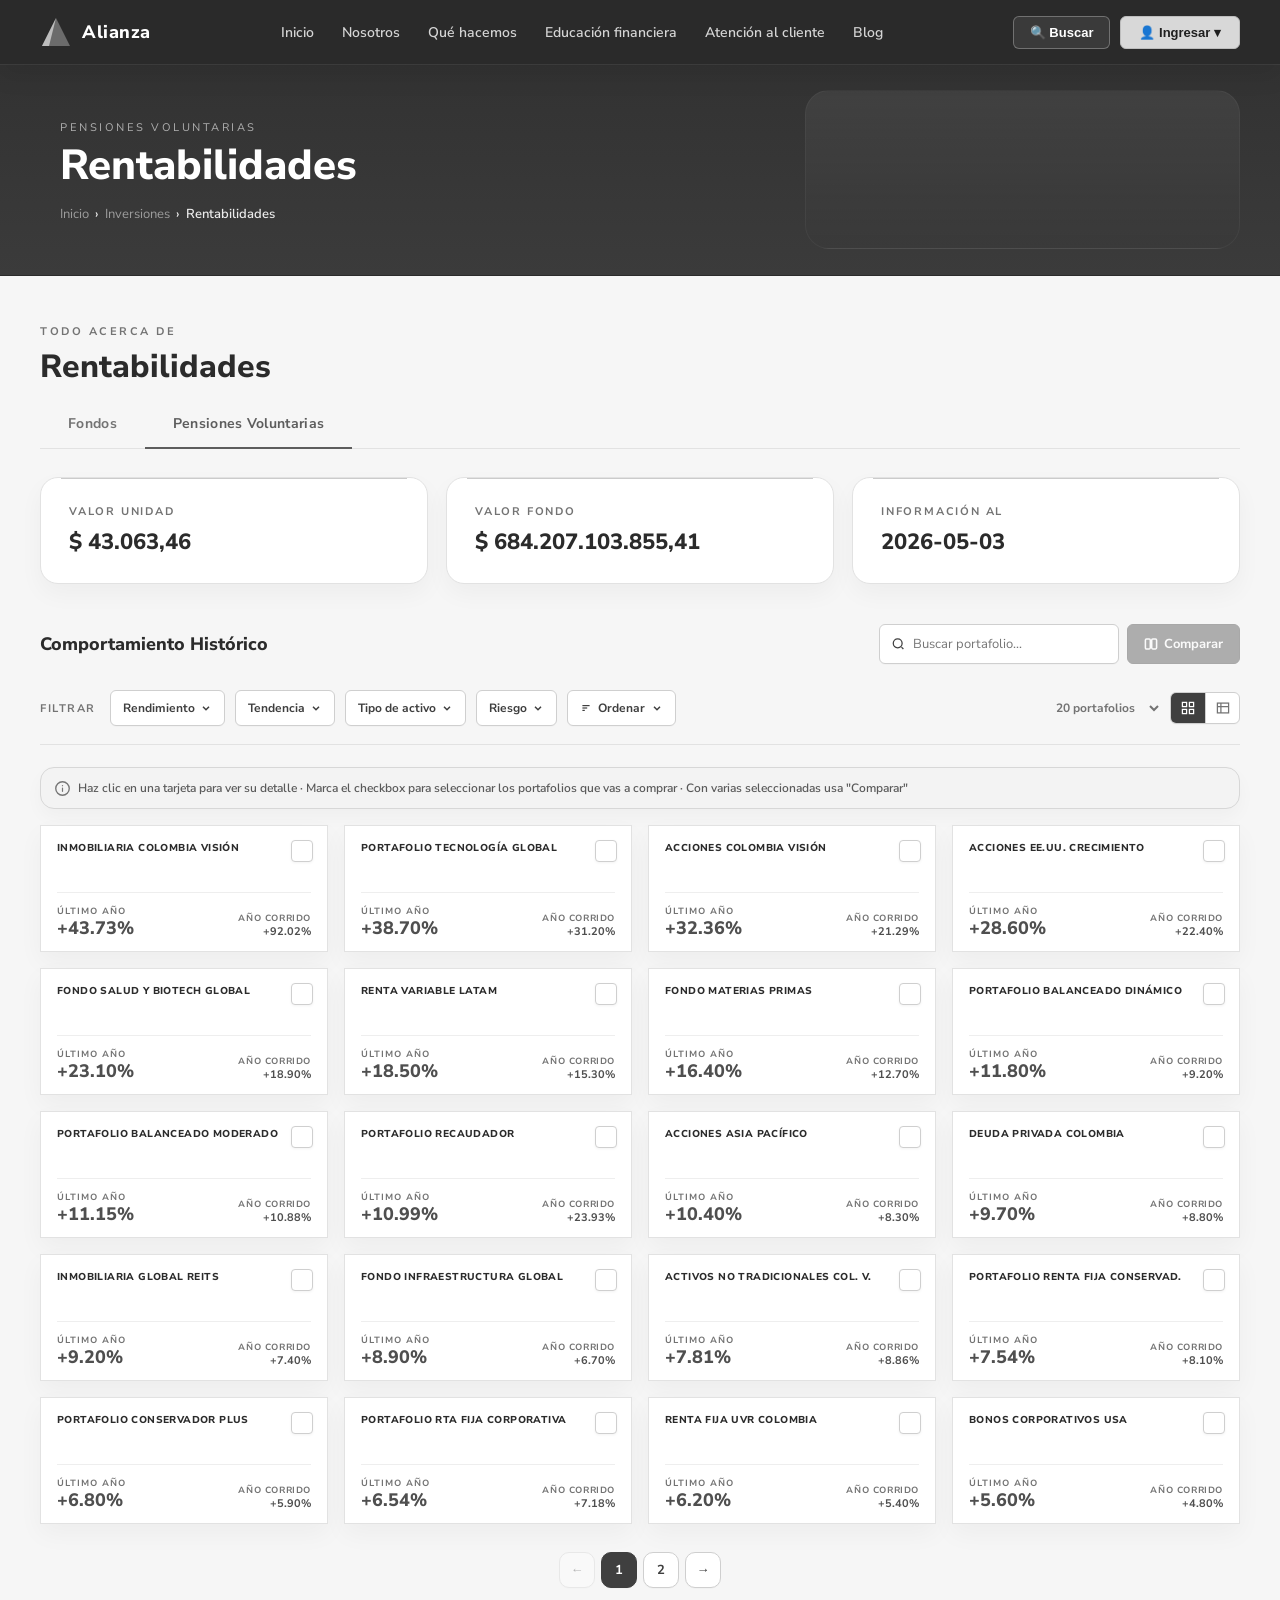
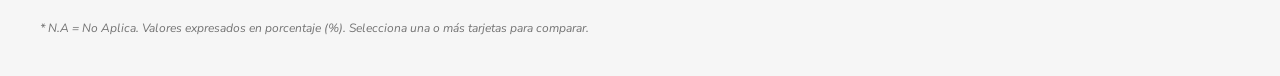
==== demo_rentabilidades_portafolio.html @ 24804a99 "initial COMMIT Co-authored-by: Copilot <copilot@github.com>" ====
<html lang="es"><head>
<meta charset="UTF-8">
<meta name="viewport" content="width=device-width, initial-scale=1.0">
<title>Rentabilidades – Pensiones Voluntarias · Alianza (Prototipo)</title>
<style>
@import url('https://fonts.googleapis.com/css2?family=Nunito+Sans:ital,wght@0,300;0,400;0,600;0,700;0,800;1,400&display=swap');
*,*::before,*::after{box-sizing:border-box;margin:0;padding:0}
:root{
  --navy:#2b2b2b;--blue:#5d5d5d;--teal:#8a8a8a;--accent:#d9d9d9;
  --green:#4f4f4f;--red:#1f1f1f;
  --gray50:#f8f8f8;--gray100:#eeeeee;--gray200:#e2e2e2;--gray300:#cfcfcf;--gray500:#737373;--gray700:#3f3f3f;
  --white:#ffffff;--radius:14px;
  --shadow:0 10px 24px rgba(0,0,0,.04);--shadowHover:0 16px 32px rgba(0,0,0,.08);
  --tr:.22s ease;
}
body{font-family:'Nunito Sans',sans-serif;background:#f6f6f6;color:var(--gray700);min-height:100vh}

/* NAVBAR */
.navbar{background:#2a2a2a;padding:0 40px;height:64px;display:flex;align-items:center;justify-content:space-between;position:sticky;top:0;z-index:100;box-shadow:0 1px 0 rgba(255,255,255,.06),0 12px 24px rgba(0,0,0,.08)}
.nb{display:flex;align-items:center;gap:10px}
.nb-txt{color:#fff;font-weight:800;font-size:18px;letter-spacing:.5px}
.nl{display:flex;gap:28px}
.nl a{color:rgba(255,255,255,.8);text-decoration:none;font-size:14px;font-weight:600;transition:color var(--tr)}
.nl a:hover{color:#fff}
.na{display:flex;gap:10px;align-items:center}
.btn-b{background:rgba(255,255,255,.08);border:1px solid rgba(255,255,255,.28);color:#fff;padding:8px 16px;border-radius:6px;font-size:13px;font-weight:600;cursor:pointer}
.btn-i{background:#d8d8d8;color:#1f1f1f;border:1px solid #bdbdbd;padding:8px 18px;border-radius:6px;font-size:13px;font-weight:800;cursor:pointer}

/* HERO */
.hero{background:linear-gradient(180deg,#323232 0%,#3b3b3b 100%);padding:56px 60px 52px;position:relative;overflow:hidden;border-bottom:1px solid #2b2b2b}
.hero::after{content:'';position:absolute;right:40px;top:26px;bottom:26px;width:34%;background:linear-gradient(180deg,rgba(255,255,255,.12) 0%,rgba(255,255,255,0) 100%);border:1px solid rgba(255,255,255,.08);border-radius:24px;pointer-events:none;opacity:.55}
.hero-lbl{color:rgba(255,255,255,.6);font-size:11px;letter-spacing:2.5px;text-transform:uppercase;margin-bottom:8px}
.hero-title{color:#fff;font-size:42px;font-weight:800;line-height:1.1}
.bc{display:flex;gap:6px;align-items:center;margin-top:16px}
.bc a{color:rgba(255,255,255,.5);font-size:13px;text-decoration:none}
.bc-s{color:rgba(255,255,255,.3);font-size:13px}
.bc span{color:rgba(255,255,255,.9);font-size:13px;font-weight:600}

/* LAYOUT */
.wrap{max-width:1280px;margin:0 auto;padding:0 40px}
.sh{padding:48px 0 10px}
.sh-lbl{font-size:11px;letter-spacing:2.5px;text-transform:uppercase;color:var(--gray500);font-weight:700;margin-bottom:6px}
.sh-title{font-size:32px;font-weight:800;color:var(--navy)}

/* SUMMARY */
.sum{display:grid;grid-template-columns:repeat(3,1fr);gap:18px;margin:28px 0 40px}
.sum-card{background:var(--white);border-radius:18px;padding:26px 28px;box-shadow:var(--shadow);position:relative;overflow:hidden;border:1px solid var(--gray200)}
.sum-card::before{content:'';position:absolute;top:0;left:20px;right:20px;height:1px;background:#cbcbcb}
.sum-lbl{font-size:11px;letter-spacing:1.8px;text-transform:uppercase;color:var(--gray500);font-weight:700;margin-bottom:8px}
.sum-val{font-size:22px;font-weight:800;color:var(--navy)}

/* TABS */
.tabs-w{margin-bottom:28px;border-bottom:1px solid var(--gray200)}
.tabs{display:flex}
.tab-btn{padding:16px 28px 14px;font-size:14px;font-weight:700;color:var(--gray500);background:none;border:none;cursor:pointer;border-bottom:2px solid transparent;margin-bottom:-1px;transition:all var(--tr);letter-spacing:.3px;font-family:inherit}
.tab-btn:hover{color:var(--navy)}
.tab-btn.active{color:var(--blue);border-bottom-color:var(--blue)}
.fondos-ph{background:var(--white);border-radius:18px;padding:60px 40px;text-align:center;box-shadow:var(--shadow);color:var(--gray500);display:none;border:1px solid var(--gray200)}
.fondos-ph.vis{display:block}
.fondos-ph p{font-size:15px;font-weight:600;margin-top:14px}
.pv{display:none}
.pv.vis{display:block}

/* TOOLBAR */
.tb{display:flex;align-items:center;justify-content:space-between;margin-bottom:14px;flex-wrap:wrap;gap:12px}
.tb-l{display:flex;align-items:center;gap:10px}
.tb-title{font-size:18px;font-weight:800;color:var(--navy)}
.badge{background:var(--gray700);color:#fff;font-size:11px;font-weight:700;padding:4px 10px;border-radius:999px;display:none}
.badge.vis{display:inline-block}
.tb-r{display:flex;gap:8px;align-items:center}
.btn-cmp{background:#575757;color:#fff;border:1px solid #4a4a4a;padding:10px 16px;border-radius:6px;font-size:13px;font-weight:700;cursor:pointer;transition:all var(--tr);display:flex;align-items:center;gap:6px;opacity:.45;pointer-events:none;font-family:inherit}
.btn-cmp.on{opacity:1;pointer-events:all}
.btn-cmp.on:hover{background:#303030}
.btn-clr{background:#fff;color:var(--gray500);border:1px solid var(--gray300);padding:10px 14px;border-radius:6px;font-size:13px;font-weight:700;cursor:pointer;transition:all var(--tr);display:none;font-family:inherit}
.btn-clr.vis{display:block}
.btn-clr:hover{background:var(--gray50);color:var(--gray700)}
.sbox{display:flex;align-items:center;gap:8px;background:var(--white);border:1px solid var(--gray300);border-radius:6px;padding:10px 12px;width:240px;transition:border-color var(--tr),box-shadow var(--tr);box-shadow:0 1px 0 rgba(0,0,0,.02)}
.sbox:focus-within{border-color:var(--gray700)}
.sbox input{border:none;outline:none;font-family:inherit;font-size:13px;width:100%;color:var(--gray700)}

/* ── FILTER BAR ── */
.fbar{display:flex;align-items:center;gap:10px;flex-wrap:wrap;margin-bottom:22px;padding:12px 0 18px;border-bottom:1px solid var(--gray200)}
.fbar-lbl{font-size:11px;font-weight:700;color:var(--gray500);letter-spacing:1.5px;text-transform:uppercase;white-space:nowrap;margin-right:4px}

/* Chip base */
.chip{position:relative;display:inline-flex;align-items:center;gap:5px;padding:9px 12px;border-radius:6px;border:1px solid var(--gray300);background:var(--white);font-family:inherit;font-size:12px;font-weight:700;color:var(--gray700);cursor:pointer;user-select:none;transition:all .18s ease;white-space:nowrap;box-shadow:0 1px 0 rgba(0,0,0,.02)}
.chip:hover{border-color:var(--gray700);color:var(--gray700);background:#f3f3f3}
.chip.active{border-color:var(--gray700);background:var(--gray700);color:#fff}
.chip svg{flex-shrink:0;transition:transform .18s ease}
.chip.open svg{transform:rotate(180deg)}
.chip-dot{width:6px;height:6px;border-radius:50%;background:#9d9d9d;display:none;flex-shrink:0}
.chip.active .chip-dot{display:block;background:#fff}
.chip.has-filter{border-color:var(--gray700);color:var(--gray700);background:#efefef}
.chip.has-filter .chip-dot{display:block}

/* Sort chip is slightly different */
.chip-sort{gap:6px}

/* Chip dropdown */
.chip-wrap{position:relative}
.chip-dd{display:none;position:absolute;top:calc(100% + 6px);left:0;background:#fff;border:1px solid var(--gray200,#dde1ea);border-radius:14px;box-shadow:0 18px 36px rgba(0,0,0,.10);z-index:50;min-width:220px;padding:8px;overflow:hidden}
.chip-dd.open{display:block}
.dd-item{display:flex;align-items:center;gap:10px;padding:10px 12px;border-radius:10px;cursor:pointer;font-size:13px;font-weight:600;color:var(--gray700);transition:background .15s ease;white-space:nowrap}
.dd-item:hover{background:var(--gray50)}
.dd-item.sel{color:var(--gray700);background:#efefef}
.dd-item.sel::after{content:'✓';margin-left:auto;font-weight:800;color:var(--gray700)}
.dd-sep{height:1px;background:var(--gray100);margin:4px 0}
.chip-clr-all{display:none;align-items:center;gap:6px;padding:6px 10px;border-radius:7px;font-size:11px;font-weight:700;color:var(--gray500);cursor:pointer;letter-spacing:.5px;text-transform:uppercase;transition:color .15s}
.chip-clr-all:hover{color:var(--gray700)}
.chip-clr-all.vis{display:flex}

.view-tools{margin-left:auto;display:flex;align-items:center;gap:8px}
.view-toggle{display:flex;align-items:center;border:1px solid var(--gray300);background:#fff;border-radius:6px;overflow:hidden;box-shadow:0 1px 0 rgba(0,0,0,.02)}
.view-btn{width:34px;height:30px;border:none;background:transparent;color:var(--gray500);display:flex;align-items:center;justify-content:center;cursor:pointer;transition:all .18s ease}
.view-btn + .view-btn{border-left:1px solid var(--gray300)}
.view-btn:hover{background:var(--gray50);color:var(--gray700)}
.view-btn.active{background:var(--gray700);color:#fff}

/* Results count */
.res-count{font-size:12px;color:var(--gray500);font-weight:600;margin-left:auto}

/* ── COMPACT CARD GRID ── */
.grid{display:grid;grid-template-columns:repeat(5,1fr);gap:16px;margin-bottom:28px}
.grid.table-mode{display:block}
.card{background:var(--white);border-radius:0;padding:16px 16px 14px;box-shadow:var(--shadow);cursor:pointer;transition:all var(--tr);border:1px solid var(--gray200);position:relative;user-select:none}
.card:hover{box-shadow:var(--shadowHover);transform:translateY(-3px);border-color:#bdbdbd}
.card.sel{border-color:var(--gray700);background:linear-gradient(180deg,#f2f2f2 0%,#fff 100%)}
.card.sel::before{content:'';position:absolute;top:0;left:18px;right:18px;height:2px;background:#8f8f8f}

/* Info / Check icon */
.card-icon{position:absolute;top:14px;right:14px;display:flex;flex-direction:column;align-items:center;gap:4px;cursor:pointer;z-index:2}
.card-icon:hover .ci-ring{border-color:var(--gray700);transform:scale(1.05)}
.card-icon:hover .ci-lbl{opacity:1}
.ci-ring{width:22px;height:22px;border-radius:4px;border:1px solid var(--gray300);background:var(--white);display:flex;align-items:center;justify-content:center;transition:all .18s ease;color:transparent;opacity:1;font-size:13px;font-weight:800;line-height:1;flex-shrink:0;user-select:none;box-shadow:0 1px 3px rgba(0,0,0,.05)}
.card.sel .ci-ring{border-color:var(--gray700);background:var(--gray700);color:#fff}
.ci-lbl{font-size:8px;font-weight:800;color:var(--gray700);text-transform:uppercase;letter-spacing:.4px;opacity:0;transition:opacity .18s ease;white-space:nowrap;position:absolute;top:28px;right:-6px}

/* Card name */
.card-name{font-size:10px;font-weight:800;color:var(--navy);text-transform:uppercase;letter-spacing:.4px;line-height:1.35;margin-bottom:18px;padding-right:30px;min-height:32px}

/* hover detail button removed */

/* Metrics row — side by side */
.card-metrics{display:flex;align-items:flex-end;justify-content:space-between;gap:12px;margin-top:8px;padding-top:12px;border-top:1px solid var(--gray100)}
.card-main{flex:1}
.card-main-lbl{font-size:9px;font-weight:700;color:var(--gray500);text-transform:uppercase;letter-spacing:1px;margin-bottom:2px}
.card-main-val{font-size:18px;font-weight:800;line-height:1}
.card-main-val.p{color:var(--green)}.card-main-val.n{color:var(--red)}.card-main-val.z{color:var(--navy)}

/* Secondary metric — Año Corrido */
.card-sec{text-align:right}
.card-sec-lbl{font-size:9px;font-weight:700;color:var(--gray500);text-transform:uppercase;letter-spacing:.6px;display:block;margin-bottom:2px}
.card-sec-val{font-size:11px;font-weight:700;line-height:1;display:block}
.card-sec-val.p{color:var(--green)}.card-sec-val.n{color:var(--red)}.card-sec-val.z{color:var(--navy)}

/* tags removed */

/* MODAL */
.mo{display:none;position:fixed;inset:0;background:rgba(24,24,24,.42);backdrop-filter:blur(6px);z-index:200;align-items:center;justify-content:center;padding:24px}
.mo.open{display:flex}
.md{background:#fff;border-radius:24px;width:100%;max-width:1200px;max-height:88vh;overflow-y:auto;box-shadow:0 24px 60px rgba(0,0,0,.18);animation:su .25s ease;border:1px solid rgba(255,255,255,.5)}
@keyframes su{from{transform:translateY(20px);opacity:0}to{transform:translateY(0);opacity:1}}
.md-h{padding:24px 32px 16px;border-bottom:1px solid var(--gray100);display:flex;align-items:center;justify-content:space-between;position:sticky;top:0;background:#fff;z-index:10;border-radius:24px 24px 0 0}
.md-hl{font-size:11px;letter-spacing:2px;text-transform:uppercase;color:var(--gray500);font-weight:700}
.md-ht{font-size:20px;font-weight:800;color:var(--navy);margin-top:2px}
.md-cl{width:36px;height:36px;border-radius:50%;border:1px solid var(--gray300);background:none;cursor:pointer;display:flex;align-items:center;justify-content:center;color:var(--gray500);font-size:18px;font-weight:700;transition:all var(--tr);font-family:inherit}
.md-cl:hover{background:var(--gray50);color:var(--navy)}
.md-b{padding:24px 32px 32px;overflow-x:auto}
.ct{width:100%;border-collapse:collapse;table-layout:fixed}
.ct th,.ct td{padding:12px 16px;text-align:left;border-bottom:1px solid var(--gray100);word-break:break-word}
.ct th{background:var(--gray50);font-size:11px;letter-spacing:1.5px;text-transform:uppercase;color:var(--gray500);font-weight:700;white-space:normal}
.ct th.ph{background:#4a4a4a;color:#fff;font-size:11px;padding:12px 16px;text-transform:uppercase;font-weight:700;white-space:normal}
.ct th:first-child,.ct td:first-child{width:130px;background:var(--gray50);font-size:11px;font-weight:700;color:var(--gray700);text-transform:uppercase;letter-spacing:.3px;white-space:nowrap}
.ct td:not(:first-child){font-size:15px;font-weight:800;text-align:left}
.ct tbody tr:hover td{background:#f7f7f7}
.tp{color:var(--green)}.tn{color:var(--red)}.tz{color:var(--navy)}
.leg{margin-top:20px;display:flex;gap:20px;flex-wrap:wrap}
.leg-i{display:flex;align-items:center;gap:6px;font-size:12px;color:var(--gray500)}
.leg-d{width:8px;height:8px;border-radius:50%}
.fn{font-size:12px;color:var(--gray500);margin-top:8px;font-style:italic;padding-bottom:40px}

/* ── PAGINATOR ── */
.pag{display:flex;align-items:center;justify-content:center;gap:6px;margin:8px 0 32px}
.pag-btn{width:36px;height:36px;border-radius:10px;border:1px solid var(--gray300);background:var(--white);font-family:inherit;font-size:13px;font-weight:700;color:var(--gray700);cursor:pointer;transition:all .18s ease;display:flex;align-items:center;justify-content:center;box-shadow:0 1px 0 rgba(0,0,0,.02)}
.pag-btn:hover{border-color:var(--gray700);color:var(--gray700)}
.pag-btn.active{background:var(--gray700);border-color:var(--gray700);color:#fff}
.pag-btn:disabled{opacity:.35;cursor:default;pointer-events:none}
.pag-dots{font-size:13px;color:var(--gray500);padding:0 4px}

/* ── ONBOARDING HINT ── */
.hint{display:flex;align-items:center;gap:8px;background:#f3f3f3;border:1px solid #d7d7d7;border-radius:14px;padding:12px 14px;margin-bottom:16px;transition:opacity .4s ease,max-height .4s ease;overflow:hidden;max-height:60px;box-shadow:0 8px 18px rgba(0,0,0,.03)}
.hint.hidden{opacity:0;max-height:0;padding:0;border:none;margin:0;pointer-events:none}
.hint-ico{color:var(--gray700);flex-shrink:0;opacity:.7}
.hint-txt{font-size:12px;font-weight:600;color:var(--gray700);opacity:.85}


.empty{text-align:center;padding:60px 20px;color:var(--gray500);grid-column:1/-1}
.empty p{font-size:14px;font-weight:600;margin-top:12px}

/* ── TABLE VIEW ── */
.tv-wrap{background:#fff;border:1px solid var(--gray200);box-shadow:var(--shadow);overflow-x:auto}
.tv-wrap{width:100%}
.tv{width:100%;border-collapse:collapse;min-width:880px}
.tv th,.tv td{padding:12px 10px;border-bottom:1px solid var(--gray100);text-align:left;font-size:12px;white-space:nowrap}
.tv th{font-size:10px;letter-spacing:1px;text-transform:uppercase;color:var(--gray500);font-weight:700;background:var(--gray50)}
.tv td{color:var(--gray700);font-weight:600}
.tv tbody tr:hover{background:#fafafa}
.tv-chk-col{width:44px;text-align:center}
.tv-portfolio{min-width:240px;font-weight:800;color:var(--navy)}
.tv-metric{display:flex;flex-direction:column;gap:2px;min-width:104px}
.tv-metric-lbl{font-size:10px;letter-spacing:.5px;text-transform:uppercase;color:var(--gray500);font-weight:700}
.tv-metric-val{font-size:12px;font-weight:800;color:var(--gray700)}
.tv-empty{text-align:center;padding:36px 20px;color:var(--gray500);font-size:13px;font-weight:600}
.row-chk{display:inline-flex;align-items:center;justify-content:center;width:18px;height:18px;border:1px solid var(--gray300);background:#fff;color:transparent;cursor:pointer;user-select:none;font-size:12px;line-height:1;transition:all .15s ease}
.row-chk.on{border-color:var(--gray700);background:var(--gray700);color:#fff}

@media(max-width:1300px){.grid{grid-template-columns:repeat(4,1fr)}}
@media(max-width:1050px){.grid{grid-template-columns:repeat(3,1fr)}}
@media(max-width:800px){.grid{grid-template-columns:repeat(2,1fr)}.navbar .nl,.navbar .na{display:none}.sum{grid-template-columns:1fr}.view-tools{width:100%;justify-content:flex-end}}
@media(max-width:500px){.grid{grid-template-columns:repeat(2,1fr)}}
</style>
</head>
<body>
<nav class="navbar">
  <div class="nb">
    <svg width="32" height="32" viewBox="0 0 32 32" fill="none"><polygon points="16,2 2,30 30,30" fill="#6b6b6b"></polygon><polygon points="16,2 2,30 9,30" fill="#bdbdbd"></polygon></svg>
    <span class="nb-txt">Alianza</span>
  </div>
  <div class="nl">
    <a href="#">Inicio</a><a href="#">Nosotros</a><a href="#">Qué hacemos</a>
    <a href="#">Educación financiera</a><a href="#">Atención al cliente</a><a href="#">Blog</a>
  </div>
  <div class="na">
    <button class="btn-b">🔍 Buscar</button>
    <button class="btn-i">👤 Ingresar ▾</button>
  </div>
</nav>
<div class="hero">
  <div class="hero-lbl">Pensiones Voluntarias</div>
  <h1 class="hero-title">Rentabilidades</h1>
  <div class="bc">
    <a href="#">Inicio</a><span class="bc-s">›</span>
    <a href="#">Inversiones</a><span class="bc-s">›</span>
    <span>Rentabilidades</span>
  </div>
</div>
<div class="wrap">
  <div class="sh">
    <div class="sh-lbl">Todo acerca de</div>
    <h2 class="sh-title">Rentabilidades</h2>
  </div>
  <div class="tabs-w">
    <div class="tabs">
      <button class="tab-btn" id="tf" onclick="sw('f')">Fondos</button>
      <button class="tab-btn active" id="tp" onclick="sw('p')">Pensiones Voluntarias</button>
    </div>
  </div>
  <div class="fondos-ph" id="pf">
    <svg width="48" height="48" viewBox="0 0 48 48" fill="none"><rect x="6" y="18" width="8" height="24" rx="2" fill="#6f6f6f" opacity=".45"></rect><rect x="20" y="8" width="8" height="34" rx="2" fill="#6f6f6f" opacity=".45"></rect><rect x="34" y="24" width="8" height="18" rx="2" fill="#6f6f6f" opacity=".45"></rect></svg>
    <p>Contenido de Fondos disponible próximamente</p>
  </div>
  <div class="pv vis" id="pp">
    <div class="sum">
      <div class="sum-card"><div class="sum-lbl">Valor Unidad</div><div class="sum-val">$ 43.063,46</div></div>
      <div class="sum-card"><div class="sum-lbl">Valor Fondo</div><div class="sum-val">$ 684.207.103.855,41</div></div>
      <div class="sum-card"><div class="sum-lbl">Información al</div><div class="sum-val">2026-05-03</div></div>
    </div>

    <!-- TOOLBAR -->
    <div class="tb">
      <div class="tb-l">
        <span class="tb-title">Comportamiento Histórico</span>
        <span class="badge" id="bdg">0 seleccionados</span>
      </div>
      <div class="tb-r">
        <div class="sbox">
          <svg width="14" height="14" viewBox="0 0 20 20" fill="none" stroke="currentColor" stroke-width="2"><circle cx="9" cy="9" r="7"></circle><path d="M15 15l3 3"></path></svg>
          <input type="text" placeholder="Buscar portafolio..." oninput="flt(this.value)" id="si">
        </div>
        <button class="btn-clr" id="bc2" onclick="clrSel()">✕ Limpiar</button>
        <button class="btn-cmp" id="bco" onclick="openM()">
          <svg width="14" height="14" viewBox="0 0 20 20" fill="none" stroke="currentColor" stroke-width="2.2"><rect x="2" y="3" width="7" height="14" rx="1.5"></rect><rect x="11" y="3" width="7" height="14" rx="1.5"></rect></svg>
          <span id="bco-lbl">Comparar</span>
        </button>
      </div>
    </div>

    <!-- FILTER BAR (chips) -->
    <div class="fbar" id="fbar">
      <span class="fbar-lbl">Filtrar</span>

      <!-- Rendimiento -->
      <div class="chip-wrap">
        <button class="chip" id="chip-rend" onclick="toggleDD('rend')">
          <span class="chip-dot"></span>
          Rendimiento
          <svg width="12" height="12" viewBox="0 0 20 20" fill="none" stroke="currentColor" stroke-width="2.5"><polyline points="5,8 10,13 15,8"></polyline></svg>
        </button>
        <div class="chip-dd" id="dd-rend">
          <div class="dd-item" data-filter="rend" data-val="alto" onclick="setFilter('rend',this)">Alto (&gt; 15%)</div>
          <div class="dd-item" data-filter="rend" data-val="medio" onclick="setFilter('rend',this)">Medio (5% – 15%)</div>
          <div class="dd-item" data-filter="rend" data-val="bajo" onclick="setFilter('rend',this)">Bajo (0% – 5%)</div>
          <div class="dd-item" data-filter="rend" data-val="negativo" onclick="setFilter('rend',this)">Negativo (&lt; 0%)</div>
        </div>
      </div>

      <!-- Tendencia -->
      <div class="chip-wrap">
        <button class="chip" id="chip-tend" onclick="toggleDD('tend')">
          <span class="chip-dot"></span>
          Tendencia
          <svg width="12" height="12" viewBox="0 0 20 20" fill="none" stroke="currentColor" stroke-width="2.5"><polyline points="5,8 10,13 15,8"></polyline></svg>
        </button>
        <div class="chip-dd" id="dd-tend">
          <div class="dd-item" data-filter="tend" data-val="alza" onclick="setFilter('tend',this)">↑ En alza</div>
          <div class="dd-item" data-filter="tend" data-val="estable" onclick="setFilter('tend',this)">→ Estable</div>
          <div class="dd-item" data-filter="tend" data-val="caida" onclick="setFilter('tend',this)">↓ En caída</div>
        </div>
      </div>

      <!-- Tipo de activo -->
      <div class="chip-wrap">
        <button class="chip" id="chip-tipo" onclick="toggleDD('tipo')">
          <span class="chip-dot"></span>
          Tipo de activo
          <svg width="12" height="12" viewBox="0 0 20 20" fill="none" stroke="currentColor" stroke-width="2.5"><polyline points="5,8 10,13 15,8"></polyline></svg>
        </button>
        <div class="chip-dd" id="dd-tipo">
          <div class="dd-item" data-filter="tipo" data-val="rf" onclick="setFilter('tipo',this)">Renta Fija</div>
          <div class="dd-item" data-filter="tipo" data-val="ac" onclick="setFilter('tipo',this)">Acciones</div>
          <div class="dd-item" data-filter="tipo" data-val="in" onclick="setFilter('tipo',this)">Inmobiliaria</div>
          <div class="dd-item" data-filter="tipo" data-val="lq" onclick="setFilter('tipo',this)">Liquidez</div>
          <div class="dd-item" data-filter="tipo" data-val="ba" onclick="setFilter('tipo',this)">Balanceado</div>
          <div class="dd-item" data-filter="tipo" data-val="al" onclick="setFilter('tipo',this)">Alternativos</div>
        </div>
      </div>

      <!-- Riesgo -->
      <div class="chip-wrap">
        <button class="chip" id="chip-riesgo" onclick="toggleDD('riesgo')">
          <span class="chip-dot"></span>
          Riesgo
          <svg width="12" height="12" viewBox="0 0 20 20" fill="none" stroke="currentColor" stroke-width="2.5"><polyline points="5,8 10,13 15,8"></polyline></svg>
        </button>
        <div class="chip-dd" id="dd-riesgo">
          <div class="dd-item" data-filter="riesgo" data-val="con" onclick="setFilter('riesgo',this)">🟢 Conservador</div>
          <div class="dd-item" data-filter="riesgo" data-val="mod" onclick="setFilter('riesgo',this)">🟡 Moderado</div>
          <div class="dd-item" data-filter="riesgo" data-val="agr" onclick="setFilter('riesgo',this)">🔴 Agresivo</div>
        </div>
      </div>

      <!-- Ordenar -->
      <div class="chip-wrap">
        <button class="chip chip-sort" id="chip-sort" onclick="toggleDD('sort')">
          <svg width="12" height="12" viewBox="0 0 20 20" fill="none" stroke="currentColor" stroke-width="2"><line x1="4" y1="6" x2="16" y2="6"></line><line x1="4" y1="10" x2="12" y2="10"></line><line x1="4" y1="14" x2="8" y2="14"></line></svg>
          <span id="sort-lbl">Ordenar</span>
          <svg width="12" height="12" viewBox="0 0 20 20" fill="none" stroke="currentColor" stroke-width="2.5"><polyline points="5,8 10,13 15,8"></polyline></svg>
        </button>
        <div class="chip-dd" id="dd-sort">
          <div class="dd-item" data-filter="sort" data-val="ua-desc" onclick="setSort(this,'Mayor rendimiento')">Mayor rendimiento</div>
          <div class="dd-item" data-filter="sort" data-val="ua-asc" onclick="setSort(this,'Menor rendimiento')">Menor rendimiento</div>
          <div class="dd-sep"></div>
          <div class="dd-item" data-filter="sort" data-val="az" onclick="setSort(this,'Nombre A–Z')">Nombre A–Z</div>
          <div class="dd-item" data-filter="sort" data-val="za" onclick="setSort(this,'Nombre Z–A')">Nombre Z–A</div>
        </div>
      </div>

      <span class="chip-clr-all" id="clr-all" onclick="clearAllFilters()">
        <svg width="11" height="11" viewBox="0 0 20 20" fill="none" stroke="currentColor" stroke-width="2.5"><line x1="4" y1="4" x2="16" y2="16"></line><line x1="16" y1="4" x2="4" y2="16"></line></svg>
        Limpiar filtros
      </span>

      <div class="view-tools">
        <select id="psize" onchange="renderGrid()" style="font-family:inherit;font-size:12px;font-weight:700;color:var(--gray500);background:transparent;border:none;cursor:pointer;outline:none;padding:2px 4px">
          <option value="20">20 portafolios</option>
          <option value="50">50 portafolios</option>
          <option value="100">100 portafolios</option>
        </select>
        <div class="view-toggle" aria-label="Cambiar vista">
          <button class="view-btn active" id="v-cards" onclick="setView('cards')" title="Vista tarjetas" aria-label="Vista tarjetas">
            <svg width="14" height="14" viewBox="0 0 20 20" fill="none" stroke="currentColor" stroke-width="1.8"><rect x="2" y="2" width="6" height="6"></rect><rect x="12" y="2" width="6" height="6"></rect><rect x="2" y="12" width="6" height="6"></rect><rect x="12" y="12" width="6" height="6"></rect></svg>
          </button>
          <button class="view-btn" id="v-table" onclick="setView('table')" title="Vista tabla" aria-label="Vista tabla">
            <svg width="14" height="14" viewBox="0 0 20 20" fill="none" stroke="currentColor" stroke-width="1.8"><rect x="2" y="3" width="16" height="14"></rect><line x1="2" y1="8" x2="18" y2="8"></line><line x1="7" y1="3" x2="7" y2="17"></line></svg>
          </button>
        </div>
      </div>
    </div>

    <!-- ONBOARDING HINT -->
    <div class="hint" id="hint">
      <svg class="hint-ico" width="15" height="15" viewBox="0 0 20 20" fill="currentColor"><circle cx="10" cy="10" r="9" fill="none" stroke="currentColor" stroke-width="1.8"/><rect x="9.2" y="8.5" width="1.6" height="6" rx=".8"/><circle cx="10" cy="6.2" r=".9"/></svg>
      <span class="hint-txt">Haz clic en una tarjeta para ver su detalle · Marca el checkbox para seleccionar los portafolios que vas a comprar · Con varias seleccionadas usa "Comparar"</span>
    </div>
    <!-- GRID -->
    <div class="grid" id="grid"></div>
    <div class="pag" id="pag"></div>
    <p class="fn">* N.A = No Aplica. Valores expresados en porcentaje (%). Selecciona una o más tarjetas para comparar.</p>
  </div>
</div>

<!-- MODAL -->
<div class="mo" id="mo" onclick="omc(event)">
  <div class="md" id="md">
    <div class="md-h">
      <div>
        <div class="md-hl" id="md-subtitle">Comparativa detallada</div>
        <div class="md-ht" id="md-title">Comparación de portafolios</div>
      </div>
      <button class="md-cl" onclick="closeM()">✕</button>
    </div>
    <div class="md-b">
      <div id="cc"></div>
      <div class="leg">
        <div class="leg-i"><div class="leg-d" style="background:var(--green)"></div>Rentabilidad positiva</div>
        <div class="leg-i"><div class="leg-d" style="background:var(--red)"></div>Rentabilidad negativa</div>
        <div class="leg-i"><div class="leg-d" style="background:var(--navy)"></div>Dato neutro / N.A</div>
      </div>
    </div>
  </div>
</div>

<script>
// ── DATA ──
const P=[
  {id:1,nm:"Renta Fija Colombia Visión",       ac:2.87,  di:11.75, me:14.36, se:-5.79, ua:3.47,  d2:4.25,  d3:7.46,  tipo:'rf', riesgo:'con'},
  {id:2,nm:"Inmobiliaria Colombia Visión",      ac:92.02, di:170.88,me:204.36,se:47.08, ua:43.73, d2:18.68, d3:6.53,  tipo:'in', riesgo:'agr'},
  {id:3,nm:"Acciones Colombia Visión",          ac:21.29, di:-0.84, me:-36.69,se:23.06, ua:32.36, d2:30.67, d3:31.37, tipo:'ac', riesgo:'agr'},
  {id:4,nm:"Acciones Globales Visión",          ac:0.63,  di:-2.25, me:73.78, se:-2.14, ua:0.08,  d2:7.5,   d3:2.95,  tipo:'ac', riesgo:'agr'},
  {id:5,nm:"Activos No Tradicionales Col. V.",  ac:8.86,  di:10.07, me:10.85, se:7.76,  ua:7.81,  d2:8.48,  d3:9.28,  tipo:'al', riesgo:'mod'},
  {id:6,nm:"Liquidez Dólar Visión",             ac:-7.9,  di:2.09,  me:-9.78, se:-9.98, ua:-12.49,d2:-1.26, d3:-5.79, tipo:'lq', riesgo:'con'},
  {id:7,nm:"Rta Fija Mercados Emergentes C.",   ac:-100,  di:null,  me:null,  se:null,  ua:null,  d2:null,  d3:null,  tipo:'rf', riesgo:'mod'},
  {id:8,nm:"Portafolio Balanceado Moderado",    ac:10.88, di:5.33,  me:-7.82, se:7.71,  ua:11.15, d2:8.26,  d3:11.37, tipo:'ba', riesgo:'mod'},
  {id:9,nm:"Portafolio Renta Fija Conservad.",  ac:8.1,   di:10.27, me:10.93, se:7.46,  ua:7.54,  d2:7.73,  d3:9.19,  tipo:'rf', riesgo:'con'},
  {id:10,nm:"Portafolio Renta Fija Global SI",  ac:-8.75, di:-1.35, me:-4.32, se:-3.7,  ua:-5.26, d2:4.93,  d3:-3.04, tipo:'rf', riesgo:'mod'},
  {id:11,nm:"Portafolio Rta Fija Corporativa",  ac:7.18,  di:11.29, me:11.91, se:5.15,  ua:6.54,  d2:7.29,  d3:9.29,  tipo:'rf', riesgo:'con'},
  {id:12,nm:"Portafolio Recaudador",            ac:23.93, di:10.7,  me:8.76,  se:18.57, ua:10.99, d2:7.52,  d3:8.3,   tipo:'ba', riesgo:'mod'},
];

const COLS=[
  {k:'ua',l:'Último Año'},{k:'d2',l:'Últ. 2 Años'},{k:'d3',l:'Últ. 3 Años'},
  {k:'ac',l:'Año Corrido'},{k:'se',l:'Semestral'},{k:'me',l:'Mensual'},{k:'di',l:'Diaria'}
];

const TIPO_LABEL={rf:'Renta Fija',ac:'Acciones',in:'Inmobiliaria',lq:'Liquidez',ba:'Balanceado',al:'Alternativos'};
const TIPO_CLS={rf:'tag-rf',ac:'tag-ac',in:'tag-in',lq:'tag-lq',ba:'tag-ba',al:'tag-al'};
const RISK_LABEL={con:'Conservador',mod:'Moderado',agr:'Agresivo'};
const RISK_CLS={con:'tag-con',mod:'tag-mod',agr:'tag-agr'};


// Extra prototype entries (repeats with new ids for pagination demo)
const EXTRA=[
  {id:13,nm:"Renta Variable Latam",            ac:15.3,  di:8.2,   me:12.1,  se:14.0,  ua:18.5,  d2:22.1,  d3:25.0,  tipo:'ac', riesgo:'agr'},
  {id:14,nm:"Deuda Soberana Emergente",         ac:-3.2,  di:-0.5,  me:-1.8,  se:-4.1,  ua:-6.3,  d2:-2.1,  d3:1.4,   tipo:'rf', riesgo:'mod'},
  {id:15,nm:"Portafolio Dólar Plus",            ac:2.1,   di:1.8,   me:0.9,   se:1.5,   ua:3.2,   d2:4.1,   d3:5.0,   tipo:'lq', riesgo:'con'},
  {id:16,nm:"Acciones EE.UU. Crecimiento",      ac:22.4,  di:11.3,  me:18.7,  se:20.1,  ua:28.6,  d2:31.2,  d3:35.4,  tipo:'ac', riesgo:'agr'},
  {id:17,nm:"Fondo Infraestructura Global",     ac:6.7,   di:4.2,   me:5.1,   se:6.0,   ua:8.9,   d2:9.4,   d3:10.2,  tipo:'al', riesgo:'mod'},
  {id:18,nm:"Renta Fija UVR Colombia",          ac:5.4,   di:6.1,   me:6.8,   se:5.0,   ua:6.2,   d2:7.1,   d3:8.3,   tipo:'rf', riesgo:'con'},
  {id:19,nm:"Portafolio Tecnología Global",     ac:31.2,  di:15.4,  me:22.6,  se:28.3,  ua:38.7,  d2:42.1,  d3:48.9,  tipo:'ac', riesgo:'agr'},
  {id:20,nm:"Fondo Liquidez Pesos",             ac:3.1,   di:3.4,   me:3.6,   se:3.0,   ua:3.8,   d2:4.2,   d3:4.9,   tipo:'lq', riesgo:'con'},
  {id:21,nm:"Renta Variable Europa",            ac:-1.4,  di:-0.8,  me:-2.3,  se:-1.0,  ua:-3.5,  d2:2.1,   d3:4.7,   tipo:'ac', riesgo:'agr'},
  {id:22,nm:"Bonos Corporativos USA",           ac:4.8,   di:2.9,   me:3.7,   se:4.2,   ua:5.6,   d2:6.3,   d3:7.8,   tipo:'rf', riesgo:'mod'},
  {id:23,nm:"Portafolio Balanceado Dinámico",   ac:9.2,   di:5.7,   me:7.1,   se:8.4,   ua:11.8,  d2:13.2,  d3:14.9,  tipo:'ba', riesgo:'mod'},
  {id:24,nm:"Fondo Materias Primas",            ac:12.7,  di:6.8,   me:9.3,   se:11.0,  ua:16.4,  d2:18.7,  d3:20.1,  tipo:'al', riesgo:'agr'},
  {id:25,nm:"Renta Fija Corto Plazo",           ac:4.2,   di:4.5,   me:4.8,   se:4.0,   ua:4.9,   d2:5.4,   d3:6.1,   tipo:'rf', riesgo:'con'},
  {id:26,nm:"Acciones Asia Pacífico",           ac:8.3,   di:3.6,   me:5.2,   se:7.1,   ua:10.4,  d2:12.8,  d3:15.3,  tipo:'ac', riesgo:'agr'},
  {id:27,nm:"Fondo Salud y Biotech Global",     ac:18.9,  di:9.4,   me:14.7,  se:17.2,  ua:23.1,  d2:26.4,  d3:29.8,  tipo:'ac', riesgo:'agr'},
  {id:28,nm:"Portafolio Conservador Plus",      ac:5.9,   di:6.2,   me:6.5,   se:5.6,   ua:6.8,   d2:7.5,   d3:8.6,   tipo:'ba', riesgo:'con'},
  {id:29,nm:"Inmobiliaria Global REITS",        ac:7.4,   di:4.1,   me:6.0,   se:6.8,   ua:9.2,   d2:11.3,  d3:13.7,  tipo:'in', riesgo:'mod'},
  {id:30,nm:"Deuda Privada Colombia",           ac:8.8,   di:9.1,   me:9.4,   se:8.5,   ua:9.7,   d2:10.3,  d3:11.4,  tipo:'rf', riesgo:'mod'},
];
const ALL_P=[...P,...EXTRA];
// ── STATE ──
let sel=new Set();
let searchQ='';
let filters={rend:null,tend:null,tipo:null,riesgo:null};
let sortVal='ua-desc';
let openDD=null;
let curPage=1;
const PAGE_SIZE=20;
let hintDismissed=false;
let viewMode='cards';

// ── HELPERS ──
function vc(v){return v===null?'z':v>0?'p':v<0?'n':'z'}
function fmt(v){if(v===null||v===undefined)return'N.A';return(v>0?'+':'')+v.toFixed(2)+'%'}
function vcT(v){return v===null?'tz':v>0?'tp':v<0?'tn':'tz'}

function getTrend(p){
  if(p.ua===null||p.se===null)return'estable';
  // If semestral > last year, gaining momentum
  if(p.se>p.ua+2)return'alza';
  if(p.se<p.ua-2)return'caida';
  return'estable';
}

function getRend(ua){
  if(ua===null)return null;
  if(ua>15)return'alto';
  if(ua>=5)return'medio';
  if(ua>=0)return'bajo';
  return'negativo';
}

// ── FILTERS & SORT ──
function applyAll(){
  let list=[...ALL_P];
  // search
  if(searchQ){const t=searchQ.toLowerCase();list=list.filter(p=>p.nm.toLowerCase().includes(t));}
  // rend
  if(filters.rend){list=list.filter(p=>getRend(p.ua)===filters.rend);}
  // tend
  if(filters.tend){list=list.filter(p=>getTrend(p)===filters.tend);}
  // tipo
  if(filters.tipo){list=list.filter(p=>p.tipo===filters.tipo);}
  // riesgo
  if(filters.riesgo){list=list.filter(p=>p.riesgo===filters.riesgo);}
  // sort
  list.sort((a,b)=>{
    if(sortVal==='ua-desc'){const av=a.ua??-Infinity,bv=b.ua??-Infinity;return bv-av;}
    if(sortVal==='ua-asc'){const av=a.ua??Infinity,bv=b.ua??Infinity;return av-bv;}
    if(sortVal==='az')return a.nm.localeCompare(b.nm);
    if(sortVal==='za')return b.nm.localeCompare(a.nm);
    return 0;
  });
  return list;
}

function buildCard(p){
  const c=document.createElement('div');
  c.className='card'+(sel.has(p.id)?' sel':'');
  c.dataset.id=p.id;
  c.onclick=(e)=>openDetail(e,p.id);
  c.innerHTML=
    '<div class="card-icon" onclick="iconClick(event,'+p.id+')">'+
      '<div class="ci-ring">✓</div>'+
      '<span class="ci-lbl">Seleccionar</span>'+
    '</div>'+
    '<div class="card-name">'+p.nm+'</div>'+
    '<div class="card-metrics">'+
      '<div class="card-main">'+
        '<div class="card-main-lbl">Último Año</div>'+
        '<div class="card-main-val '+vc(p.ua)+'">'+fmt(p.ua)+'</div>'+
      '</div>'+
      '<div class="card-sec">'+
        '<span class="card-sec-lbl">Año corrido</span>'+
        '<span class="card-sec-val '+vc(p.ac)+'">'+fmt(p.ac)+'</span>'+
      '</div>'+
    '</div>';
  return c;
}

function buildTable(list){
  const wrap=document.createElement('div');
  wrap.className='tv-wrap';
  if(!list.length){
    wrap.innerHTML='<div class="tv-empty">No se encontraron portafolios con estos filtros</div>';
    return wrap;
  }
  let h='';
  h+='<table class="tv"><thead><tr>';
  h+='<th class="tv-chk-col">✔</th>';
  h+='<th>PORTAFOLIO</th>';
  h+='<th>DIARIA</th>';
  h+='<th>MENSUAL</th>';
  h+='<th>SEMESTRAL</th>';
  h+='<th>AÑO CORRIDO</th>';
  h+='<th>ÚLTIMO AÑO</th>';
  h+='<th>ÚLTIMOS 2 AÑOS</th>';
  h+='<th>ÚLTIMOS 3 AÑOS</th>';
  h+='</tr></thead><tbody>';
  list.forEach(p=>{
    const on=sel.has(p.id);
    const metricCell=(lbl,val)=>'<td><span class="tv-metric-val '+vcT(val)+'">'+fmt(val)+'</span></td>';
    h+='<tr>'+
      '<td class="tv-chk-col"><span class="row-chk'+(on?' on':'')+'" onclick="rowCheckClick(event,'+p.id+')">✓</span></td>'+
      '<td class="tv-portfolio">'+p.nm+'</td>'+
      metricCell('Diaria',p.di)+
      metricCell('Mensual',p.me)+
      metricCell('Semestral',p.se)+
      metricCell('Año Corrido',p.ac)+
      metricCell('Último Año',p.ua)+
      metricCell('Últimos 2 Años',p.d2)+
      metricCell('Últimos 3 Años',p.d3)+
    '</tr>';
  });
  h+='</tbody></table>';
  wrap.innerHTML=h;
  return wrap;
}

function renderPaginator(total,filtered){
  const psize=parseInt(document.getElementById('psize').value)||PAGE_SIZE;
  const pages=Math.ceil(filtered/psize);
  const pg=document.getElementById('pag');
  pg.innerHTML='';
  if(pages<=1){return;}
  // Prev
  const prev=document.createElement('button');
  prev.className='pag-btn';prev.innerHTML='←';prev.disabled=curPage===1;
  prev.onclick=()=>{curPage--;renderGrid();};
  pg.appendChild(prev);
  // Pages
  for(let i=1;i<=pages;i++){
    if(pages>7&&i>2&&i<pages&&Math.abs(i-curPage)>1){
      if(i===3||i===pages-1){const d=document.createElement('span');d.className='pag-dots';d.textContent='…';pg.appendChild(d);}
      continue;
    }
    const btn=document.createElement('button');
    btn.className='pag-btn'+(i===curPage?' active':'');
    btn.textContent=i;
    btn.onclick=(function(page){return()=>{curPage=page;renderGrid();};})(i);
    pg.appendChild(btn);
  }
  // Next
  const next=document.createElement('button');
  next.className='pag-btn';next.innerHTML='→';next.disabled=curPage===pages;
  next.onclick=()=>{curPage++;renderGrid();};
  pg.appendChild(next);
}

function renderGrid(){
  let list=applyAll();
  const psize=parseInt(document.getElementById('psize').value)||PAGE_SIZE;
  const filtered=list.length;
  const pages=Math.ceil(filtered/psize);
  if(curPage>pages)curPage=1;
  const start=(curPage-1)*psize;
  const pageList=list.slice(start,start+psize);
  const g=document.getElementById('grid');
  g.innerHTML='';
  if(viewMode==='table'){
    g.appendChild(buildTable(pageList));
  }else{
    if(!pageList.length){
      g.innerHTML='<div class="empty"><p>No se encontraron portafolios con estos filtros</p></div>';
      renderPaginator(filtered,filtered);
      return;
    }
    pageList.forEach(p=>g.appendChild(buildCard(p)));
  }
  renderPaginator(filtered,filtered);
}

function setView(mode){
  viewMode=mode;
  document.getElementById('v-cards').classList.toggle('active',mode==='cards');
  document.getElementById('v-table').classList.toggle('active',mode==='table');
  document.getElementById('grid').classList.toggle('table-mode',mode==='table');
  renderGrid();
}

function rowCheckClick(e,id){
  e.stopPropagation();
  tg(id);
}

// ── SELECTION ──
function tg(id){
  if(!hintDismissed){hintDismissed=true;document.getElementById('hint').classList.add('hidden');}
  sel.has(id)?sel.delete(id):sel.add(id);
  ui();
  renderGrid();
}
function ui(){
  const n=sel.size;
  const b=document.getElementById('bdg');
  b.textContent=n+(n===1?' seleccionado':' seleccionados');
  b.classList.toggle('vis',n>0);
  document.getElementById('bco').classList.toggle('on',n>=1);
  document.getElementById('bc2').classList.toggle('vis',n>0);
  const lbl=document.getElementById('bco-lbl');
  if(lbl)lbl.textContent=n===1?'Ver detalle':'Comparar';
}
function clrSel(){sel.clear();curPage=1;ui();renderGrid();}

// ── SEARCH ──
function flt(q){searchQ=q;renderGrid();}

// ── DROPDOWNS ──
function toggleDD(key){
  const dd=document.getElementById('dd-'+key);
  const chip=document.getElementById('chip-'+key);
  if(openDD&&openDD!==key){
    document.getElementById('dd-'+openDD).classList.remove('open');
    document.getElementById('chip-'+openDD).classList.remove('open');
  }
  const isOpen=dd.classList.toggle('open');
  chip.classList.toggle('open',isOpen);
  openDD=isOpen?key:null;
}
document.addEventListener('click',e=>{
  if(!e.target.closest('.chip-wrap')){
    document.querySelectorAll('.chip-dd.open').forEach(d=>d.classList.remove('open'));
    document.querySelectorAll('.chip.open').forEach(c=>c.classList.remove('open'));
    openDD=null;
  }
});

function setFilter(key,el){
  const val=el.dataset.val;
  const chip=document.getElementById('chip-'+key);
  // toggle
  if(filters[key]===val){
    filters[key]=null;
    chip.classList.remove('has-filter');
    el.classList.remove('sel');
  } else {
    filters[key]=val;
    chip.classList.add('has-filter');
    document.querySelectorAll('[data-filter="'+key+'"]').forEach(i=>i.classList.remove('sel'));
    el.classList.add('sel');
  }
  // close dd
  document.getElementById('dd-'+key).classList.remove('open');
  chip.classList.remove('open');
  openDD=null;
  updateClearAll();
  renderGrid();
}

function setSort(el,label){
  sortVal=el.dataset.val;
  document.getElementById('sort-lbl').textContent=label;
  document.getElementById('chip-sort').classList.add('has-filter');
  document.querySelectorAll('[data-filter="sort"]').forEach(i=>i.classList.remove('sel'));
  el.classList.add('sel');
  document.getElementById('dd-sort').classList.remove('open');
  document.getElementById('chip-sort').classList.remove('open');
  openDD=null;
  renderGrid();
}

function updateClearAll(){
  const hasAny=Object.values(filters).some(v=>v!==null)||sortVal!=='ua-desc';
  document.getElementById('clr-all').classList.toggle('vis',hasAny);
}

function clearAllFilters(){
  filters={rend:null,tend:null,tipo:null,riesgo:null};
  sortVal='ua-desc';
  document.getElementById('sort-lbl').textContent='Ordenar';
  document.querySelectorAll('.chip').forEach(c=>c.classList.remove('has-filter','open'));
  document.querySelectorAll('.dd-item').forEach(i=>i.classList.remove('sel'));
  document.getElementById('clr-all').classList.remove('vis');
  curPage=1;
  renderGrid();
}

// ── MODAL ──
function iconClick(e,id){
  e.stopPropagation();
  tg(id);
}

function openDetail(e,id){
  e.stopPropagation();
  const p=ALL_P.find(x=>x.id===id);
  if(!p)return;
  let h='<table class="ct"><thead><tr>';
  h+='<th style="background:var(--navy);color:#fff;font-size:11px;letter-spacing:1.5px">Métrica</th>';
  h+='<th class="ph">'+p.nm+'</th></tr></thead><tbody>';
  COLS.forEach(col=>{
    h+='<tr><td>'+col.l+'</td><td class="'+vcT(p[col.k])+'">'+fmt(p[col.k])+'</td></tr>';
  });
  h+='</tbody></table>';
  document.getElementById('cc').innerHTML=h;
  document.getElementById('md-subtitle').textContent=p.nm;
  document.getElementById('md-title').textContent='Detalle del portafolio';
  document.getElementById('mo').classList.add('open');
}

function openM(){
  if(!sel.size)return;
  const ps=ALL_P.filter(p=>sel.has(p.id));
  let h='<table class="ct"><thead><tr><th style="background:var(--navy);color:#fff;font-size:11px;letter-spacing:1.5px">Métrica</th>';
  ps.forEach(p=>{h+='<th class="ph">'+p.nm+'</th>';});
  h+='</tr></thead><tbody>';
  COLS.forEach(col=>{
    h+='<tr><td>'+col.l+'</td>';
    ps.forEach(p=>{h+='<td class="'+vcT(p[col.k])+'">'+fmt(p[col.k])+'</td>';});
    h+='</tr>';
  });
  h+='</tbody></table>';
  document.getElementById('cc').innerHTML=h;
  document.getElementById('md-subtitle').textContent='Comparativa detallada';
  document.getElementById('md-title').textContent='Comparación de portafolios';
  document.getElementById('mo').classList.add('open');
}
function closeM(){document.getElementById('mo').classList.remove('open')}
function omc(e){if(e.target===document.getElementById('mo'))closeM()}
function sw(t){
  document.getElementById('tf').classList.toggle('active',t==='f');
  document.getElementById('tp').classList.toggle('active',t==='p');
  document.getElementById('pf').classList.toggle('vis',t==='f');
  document.getElementById('pp').classList.toggle('vis',t==='p');
}

// ── INIT ──
document.getElementById('grid').classList.toggle('table-mode',viewMode==='table');
renderGrid();
</script>
</body></html>
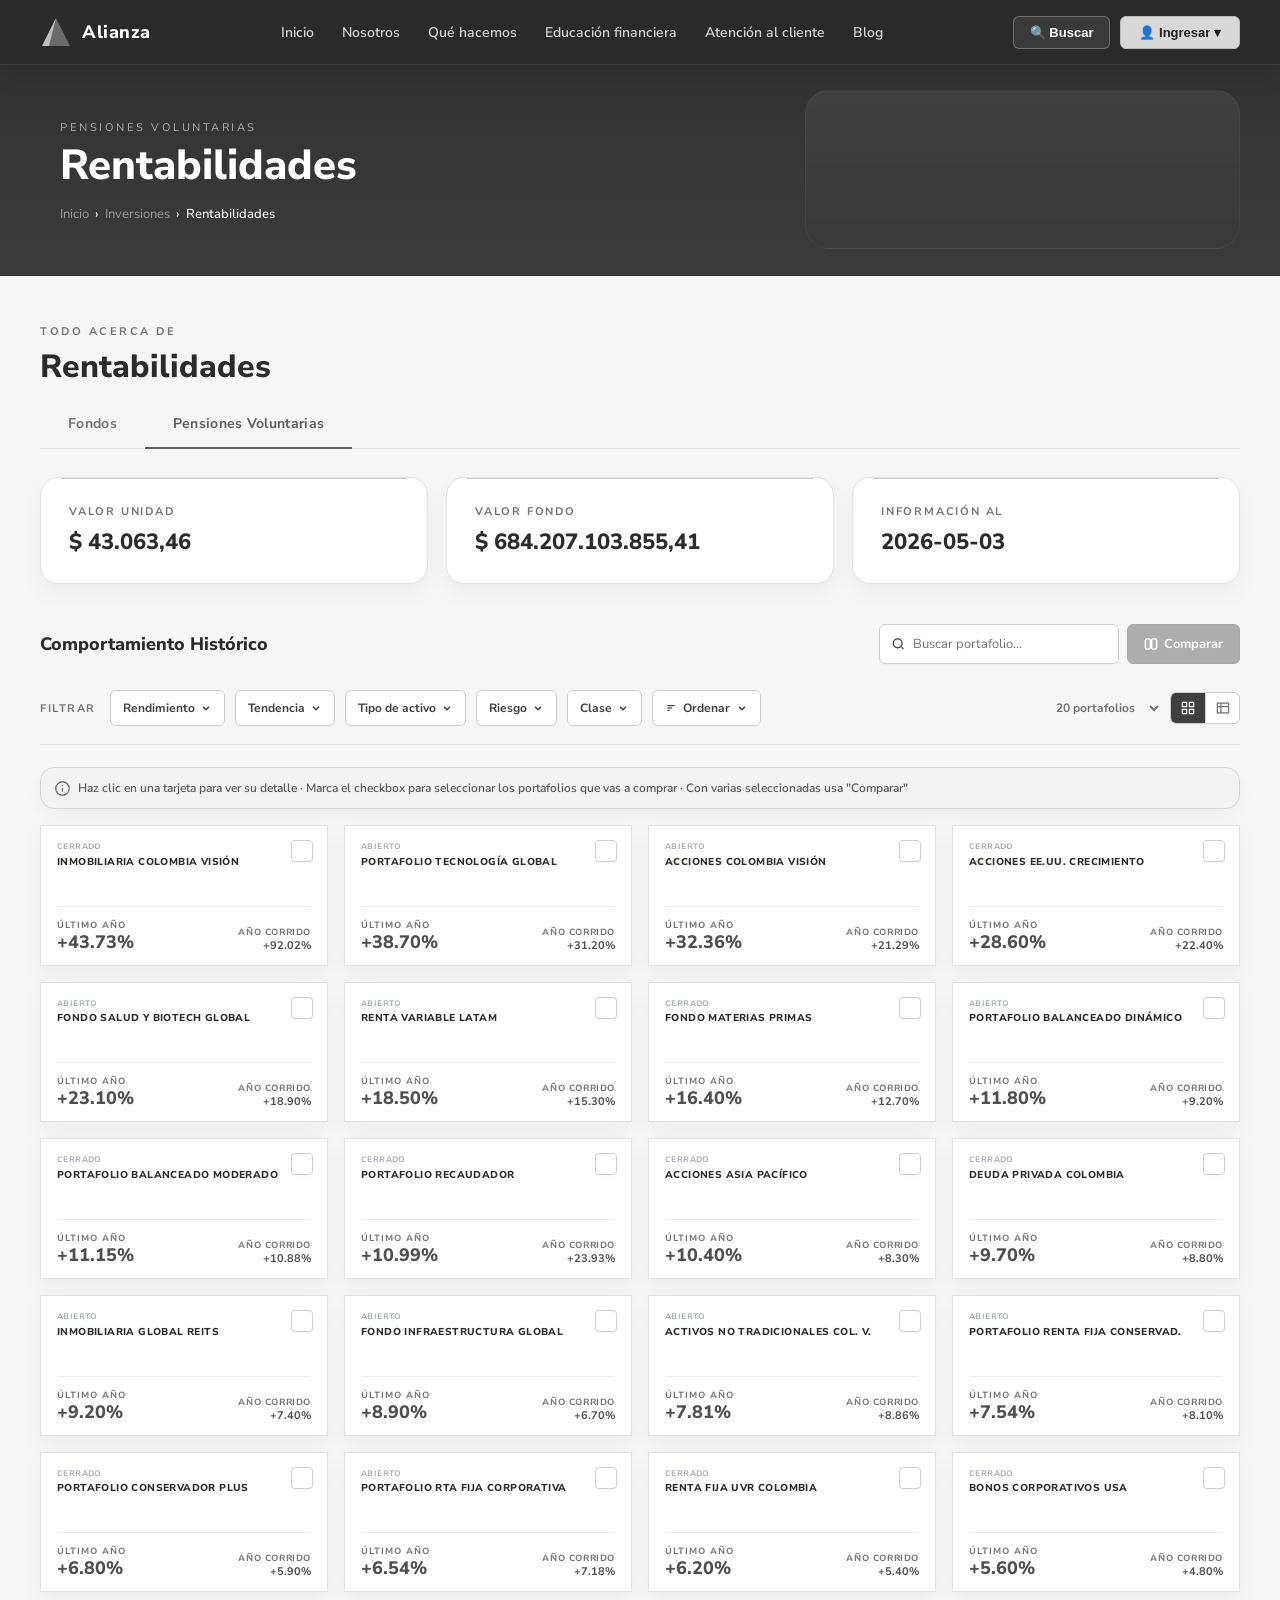
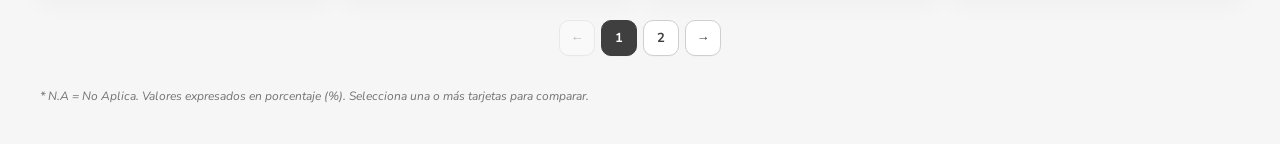
==== commit 1c964678: "update filter section to add "Clase" filter with options "Abierto" and "Cerrado". Update card displa" ====
--- a/demo_rentabilidades_portafolio.html
+++ b/demo_rentabilidades_portafolio.html
@@ -136,6 +136,7 @@
 .ci-lbl{font-size:8px;font-weight:800;color:var(--gray700);text-transform:uppercase;letter-spacing:.4px;opacity:0;transition:opacity .18s ease;white-space:nowrap;position:absolute;top:28px;right:-6px}
 
 /* Card name */
+.card-class{font-size:8px;font-weight:700;color:#a6acb6;text-transform:uppercase;letter-spacing:.4px;line-height:1.2;margin-bottom:4px;padding-right:30px}
 .card-name{font-size:10px;font-weight:800;color:var(--navy);text-transform:uppercase;letter-spacing:.4px;line-height:1.35;margin-bottom:18px;padding-right:30px;min-height:32px}
 
 /* hover detail button removed */
@@ -349,6 +350,19 @@
         </div>
       </div>
 
+      <!-- Clase -->
+      <div class="chip-wrap">
+        <button class="chip" id="chip-clase" onclick="toggleDD('clase')">
+          <span class="chip-dot"></span>
+          Clase
+          <svg width="12" height="12" viewBox="0 0 20 20" fill="none" stroke="currentColor" stroke-width="2.5"><polyline points="5,8 10,13 15,8"></polyline></svg>
+        </button>
+        <div class="chip-dd" id="dd-clase">
+          <div class="dd-item" data-filter="clase" data-val="abierto" onclick="setFilter('clase',this)">Abierto</div>
+          <div class="dd-item" data-filter="clase" data-val="cerrado" onclick="setFilter('clase',this)">Cerrado</div>
+        </div>
+      </div>
+
       <!-- Ordenar -->
       <div class="chip-wrap">
         <button class="chip chip-sort" id="chip-sort" onclick="toggleDD('sort')">
@@ -446,6 +460,7 @@
 const TIPO_CLS={rf:'tag-rf',ac:'tag-ac',in:'tag-in',lq:'tag-lq',ba:'tag-ba',al:'tag-al'};
 const RISK_LABEL={con:'Conservador',mod:'Moderado',agr:'Agresivo'};
 const RISK_CLS={con:'tag-con',mod:'tag-mod',agr:'tag-agr'};
+const CLASE_LABEL={abierto:'Abierto',cerrado:'Cerrado'};
 
 
 // Extra prototype entries (repeats with new ids for pagination demo)
@@ -473,7 +488,7 @@
 // ── STATE ──
 let sel=new Set();
 let searchQ='';
-let filters={rend:null,tend:null,tipo:null,riesgo:null};
+let filters={rend:null,tend:null,tipo:null,riesgo:null,clase:null};
 let sortVal='ua-desc';
 let openDD=null;
 let curPage=1;
@@ -500,6 +515,10 @@
   if(ua>=5)return'medio';
   if(ua>=0)return'bajo';
   return'negativo';
+}
+
+function getClase(p){
+  return p.clase || (p.id%2===0?'cerrado':'abierto');
 }
 
 // ── FILTERS & SORT ──
@@ -515,6 +534,8 @@
   if(filters.tipo){list=list.filter(p=>p.tipo===filters.tipo);}
   // riesgo
   if(filters.riesgo){list=list.filter(p=>p.riesgo===filters.riesgo);}
+  // clase
+  if(filters.clase){list=list.filter(p=>getClase(p)===filters.clase);}
   // sort
   list.sort((a,b)=>{
     if(sortVal==='ua-desc'){const av=a.ua??-Infinity,bv=b.ua??-Infinity;return bv-av;}
@@ -536,6 +557,7 @@
       '<div class="ci-ring">✓</div>'+
       '<span class="ci-lbl">Seleccionar</span>'+
     '</div>'+
+    '<div class="card-class">'+CLASE_LABEL[getClase(p)]+'</div>'+
     '<div class="card-name">'+p.nm+'</div>'+
     '<div class="card-metrics">'+
       '<div class="card-main">'+
@@ -737,7 +759,7 @@
 }
 
 function clearAllFilters(){
-  filters={rend:null,tend:null,tipo:null,riesgo:null};
+  filters={rend:null,tend:null,tipo:null,riesgo:null,clase:null};
   sortVal='ua-desc';
   document.getElementById('sort-lbl').textContent='Ordenar';
   document.querySelectorAll('.chip').forEach(c=>c.classList.remove('has-filter','open'));
